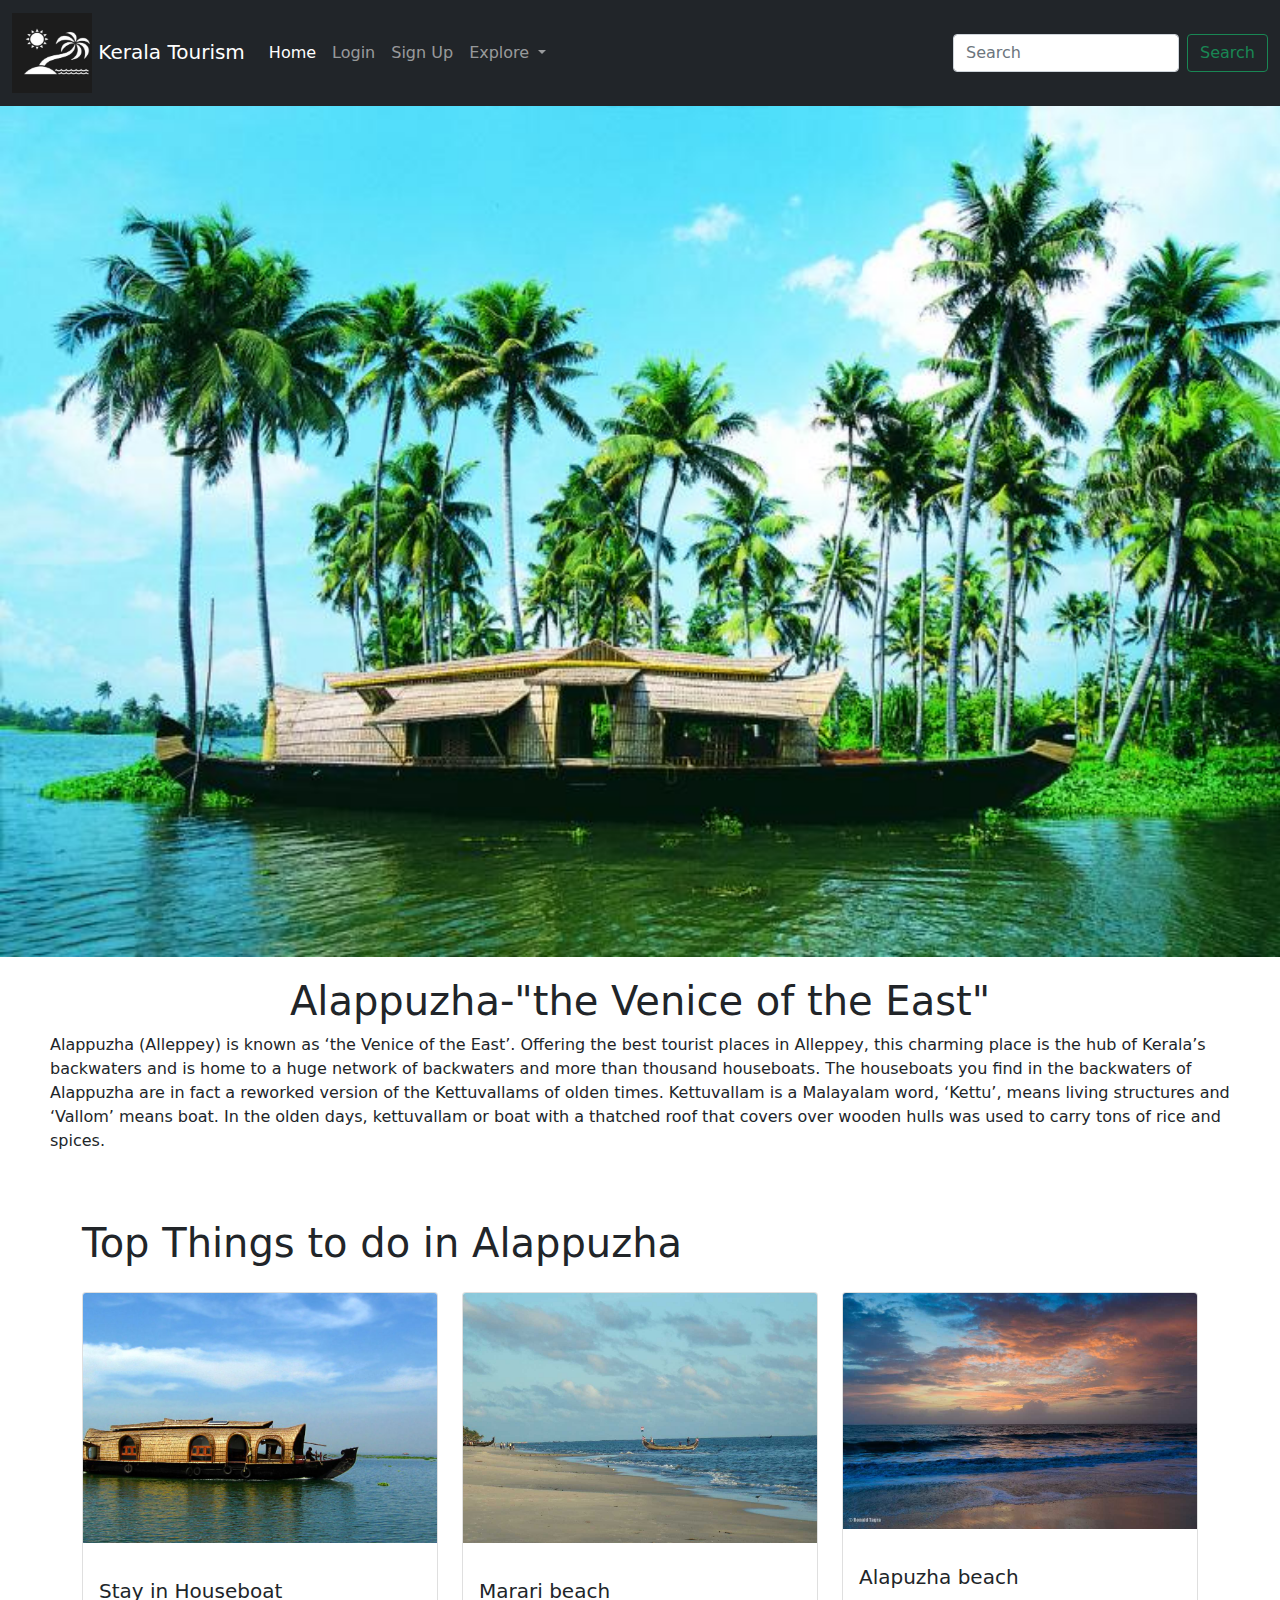
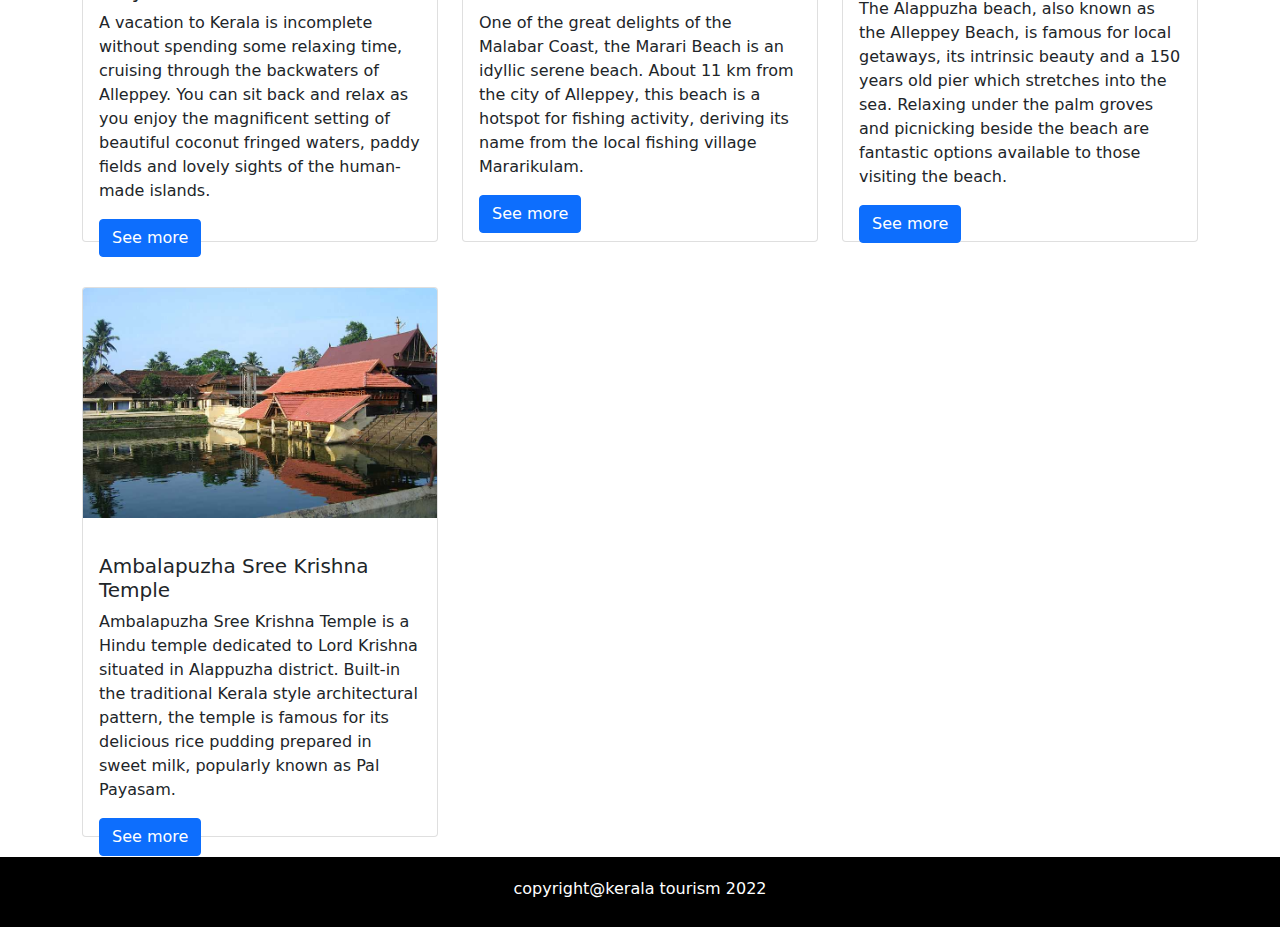
==== alappuzha.html @ 1385c90e "Initial commit" ====
<!DOCTYPE html>
<html lang="en">
<head>
    <meta charset="UTF-8">
    <meta http-equiv="X-UA-Compatible" content="IE=edge">
    <meta name="viewport" content="width=device-width, initial-scale=1.0">
    <link rel="stylesheet" href="./css/style.css">
    <script src="https://cdn.jsdelivr.net/npm/@popperjs/core@2.10.2/dist/umd/popper.min.js" integrity="sha384-7+zCNj/IqJ95wo16oMtfsKbZ9ccEh31eOz1HGyDuCQ6wgnyJNSYdrPa03rtR1zdB" crossorigin="anonymous"></script>
<script src="https://cdn.jsdelivr.net/npm/bootstrap@5.1.3/dist/js/bootstrap.min.js" integrity="sha384-QJHtvGhmr9XOIpI6YVutG+2QOK9T+ZnN4kzFN1RtK3zEFEIsxhlmWl5/YESvpZ13" crossorigin="anonymous"></script>
    <link rel="stylesheet" href="./css/bootstrap.min.css">
 
   
    <title>Alappuzha</title>
</head>
<body>
    <!-- header -->
    <nav class="navbar navbar-expand-lg navbar-dark bg-dark">
        <div class="container-fluid">
          <a class="navbar-brand" href="./index.html">
            <img src="./images/black and white logo.png" alt="" width="80" height="80">
            Kerala  Tourism</a>
          <button class="navbar-toggler" type="button" data-bs-toggle="collapse" data-bs-target="#navbarSupportedContent" aria-controls="navbarSupportedContent" aria-expanded="false" aria-label="Toggle navigation">
            <span class="navbar-toggler-icon"></span>
          </button>
          <div class="collapse navbar-collapse" id="navbarSupportedContent">
            <ul class="navbar-nav me-auto mb-2 mb-lg-0">
              <li class="nav-item">
                <a class="nav-link active" aria-current="page" href="#">Home</a>
              </li>
              <li class="nav-item">
                <a class="nav-link" href="./login.html">Login</a>
              </li>
              <li class="nav-item">
                <a class="nav-link" href="./signup.html">Sign Up</a>
              </li>
              <li class="nav-item dropdown">
                <a class="nav-link dropdown-toggle" href="#" id="navbarDropdown" role="button" data-bs-toggle="dropdown" aria-expanded="false">
                  Explore
                </a>
                <ul class="dropdown-menu" aria-labelledby="navbarDropdown">
                    <li><a class="dropdown-item" href="./alappuzha.html">Alappuzha</a></li>
                    <li><a class="dropdown-item" href="./ernakulam.html">Ernakulam</a></li>
                    <li><a class="dropdown-item" href="./idukki.html">Idukki</a></li>
                    <li><a class="dropdown-item" href="./kannur.html">Kannur</a></li>
                    <li><a class="dropdown-item" href="./kasarkod.html">Kasaragod</a></li>
                    <li><a class="dropdown-item" href="#">Kollam</a></li>
                    <li><a class="dropdown-item" href="#">Kottayam</a></li>
                    <li><a class="dropdown-item" href="#">Kozhikode</a></li>
                    <li><a class="dropdown-item" href="#">Malappuram</a></li>
                    <li><a class="dropdown-item" href="#">Palakkad</a></li>
                    <li><a class="dropdown-item" href="#">Pathanamthitta</a></li>
                    <li><a class="dropdown-item" href="#">Thiruvananthapuram</a></li>
                    <li><a class="dropdown-item" href="#">Thrissur</a></li>
                    <li><a class="dropdown-item" href="#">Wayanad</a></li>
                  <li><a class="dropdown-item" href="#">Need a place to stay?</a></li>
                </ul>
              </li>
             
            </ul>
            <form class="d-flex">
              <input class="form-control me-2" type="search" placeholder="Search" aria-label="Search">
              <button class="btn btn-outline-success" type="submit">Search</button>
            </form>
          </div>
        </div>
      </nav>
      <!-- header -->
      <!-- banner -->
      
      
      <div class="banner">
        <img src="./images/alapuzha final banner.jpg" width="100%">
    </div>
 <!-- banner -->
      <!-- district content -->
      <div class="district">
        <h1>Alappuzha-"the Venice of the East"</h1>
        <p>Alappuzha (Alleppey) is known as ‘the Venice of the East’. Offering the best tourist places in Alleppey, this charming place is the hub of Kerala’s backwaters and is home to a huge network of backwaters and more than thousand houseboats. The houseboats you find in the backwaters of Alappuzha are in fact a reworked version of the Kettuvallams of olden times. Kettuvallam is a Malayalam word, ‘Kettu’, means living structures and ‘Vallom’ means boat. In the olden days, kettuvallam or boat with a thatched roof that covers over wooden hulls was used to carry tons of rice and spices. </p>
      </div>
      
      <!-- district content -->
      <!-- content -->
      <div class="container col-lg-12">
          <h1>Top Things to do in Alappuzha</h1>
        <div class="row" style="margin-top:25px">
            <div class="col-sm-4">
              <div class="card">
                <img src="./images/houseboat.jpg" class="card-img-top" alt="..." height="250px">
                <div class="card-body">
                  <h5 class="card-title">Stay in Houseboat</h5>
                  <p class="card-text">A vacation to Kerala is incomplete without spending some relaxing time, cruising through the backwaters of Alleppey. You can sit back and relax as you enjoy the magnificent setting of beautiful coconut fringed waters, paddy fields and lovely sights of the human-made islands.</p>
                  <a href="#" class="btn btn-primary">See more</a>
                </div>
              </div>
            </div>
            <div class="col-sm-4">
              <div class="card">
                <img src="./images/marari beach.jpg" class="card-img-top" alt="..." height="250px">
                <div class="card-body">
                  <h5 class="card-title">Marari beach</h5>
                  <p class="card-text">One of the great delights of the Malabar Coast, the Marari Beach is an idyllic serene beach. About 11 km from the city of Alleppey, this beach is a hotspot for fishing activity, deriving its name from the local fishing village Mararikulam.</p>
                  <a href="#" class="btn btn-primary">See more</a>
                </div>
              </div>
            </div>
            <div class="col-sm-4">
                <div class="card" >
                  <img src="./images/alapuzha beach.jpg" class="card-img-top" alt="... " height="250px">
                  <div class="card-body">
                    <h5 class="card-title">Alapuzha beach</h5>
                    <p class="card-text">The Alappuzha beach, also known as the Alleppey Beach, is famous for local getaways, its intrinsic beauty and a 150 years old pier which stretches into the sea. Relaxing under the palm groves and picnicking beside the beach are fantastic options available to those visiting the beach.</p>
                    <a href="#" class="btn btn-primary">See more</a>
                  </div>
                </div>
              </div>
          </div>

          <div class="row" style="margin-top:25px">
            <div class="col-sm-4">
              <div class="card">
                <img src="./images/ambalappuzha temple.jpg" class="card-img-top" alt="... " height="250px">
                <div class="card-body">
                  <h5 class="card-title">Ambalapuzha Sree Krishna Temple</h5>
                  <p class="card-text">Ambalapuzha Sree Krishna Temple is a Hindu temple dedicated to Lord Krishna situated in Alappuzha district. Built-in the traditional Kerala style architectural pattern, the temple is famous for its delicious rice pudding prepared in sweet milk, popularly known as Pal Payasam.</p>
                  <a href="#" class="btn btn-primary">See more</a>
                </div>
              </div>
            </div>
           </div>
      </div>
      <!-- content -->
      <!-- footer -->
      <div class="footer" >
       <p>copyright@kerala tourism 2022</p>
      </div>
      <!-- footer -->
</body>
</html>
---- css/style.css ----
*{
    margin: 0;
    padding: 0;
}
.myMargin{
    margin: 25px;
}
.footer
{
    height: 70px;
    background-color: black;
    color: white;
   
}
.footer p{
    text-align: center;
    padding-top: 20px;
}
.login-content
{
    background-image: url("../images/f.jpg");
    background-size:cover;
    background-repeat:no-repeat;
    
   
    display: grid;
    place-items: center;

}.loginForm{
   
    background-color: white;
    opacity: 0.55;
    padding: 10px;
    margin-top: 40px;
   margin-bottom: 50px;


}
.loginForm h4{
    text-align:center;
}
.signUpForm{
    margin-left: 150px;
    background-color: white;
    opacity: 0.55;
    padding: 10px;
    height:550px;
}
.signUpForm h4{
    text-align:center;
}
.container{
    padding-top: 30px;
}
.card{
    height: 550px;
    margin-bottom: 20px;;
}
.card-body
{
    margin-top: 20px;
}
.district{
    padding-top: 20px;
    padding-left: 50px;
    padding-right: 50px;
    padding-bottom: 20px;
}
.district h1{
    text-align: center;
}
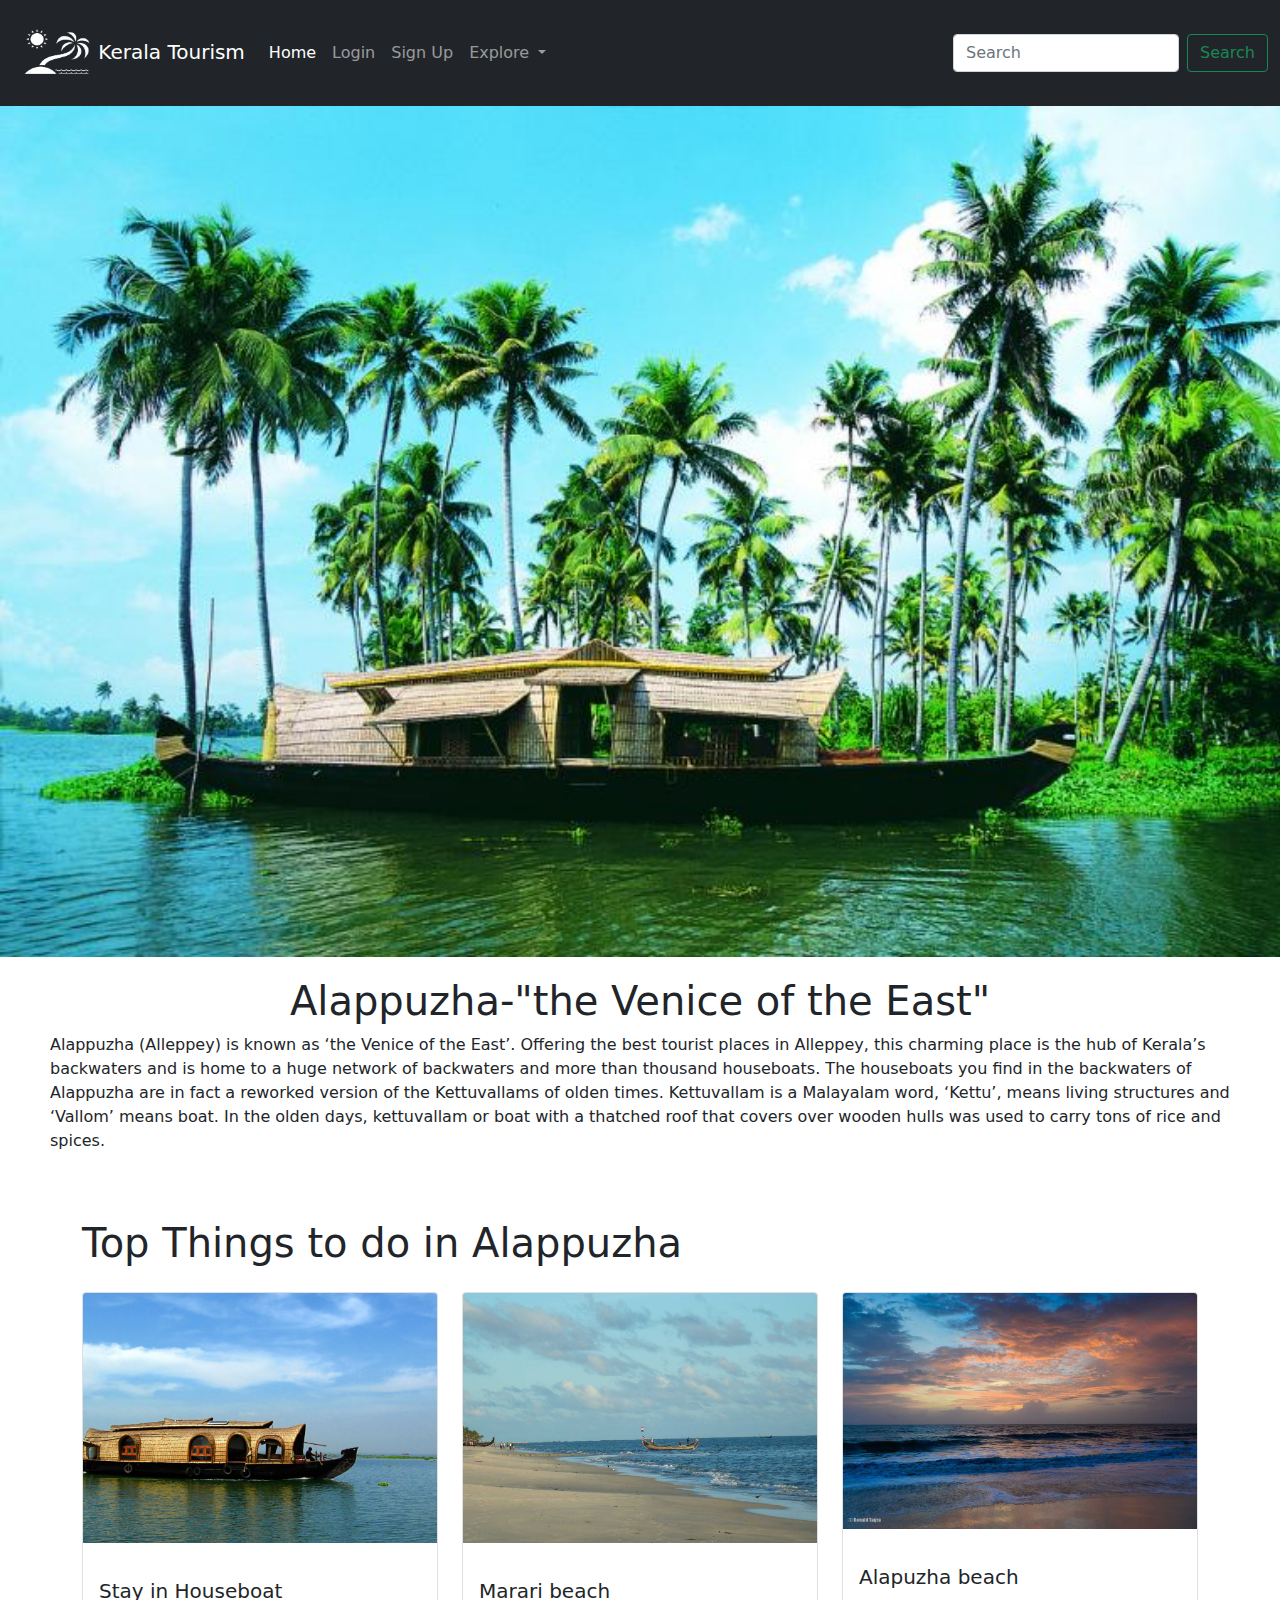
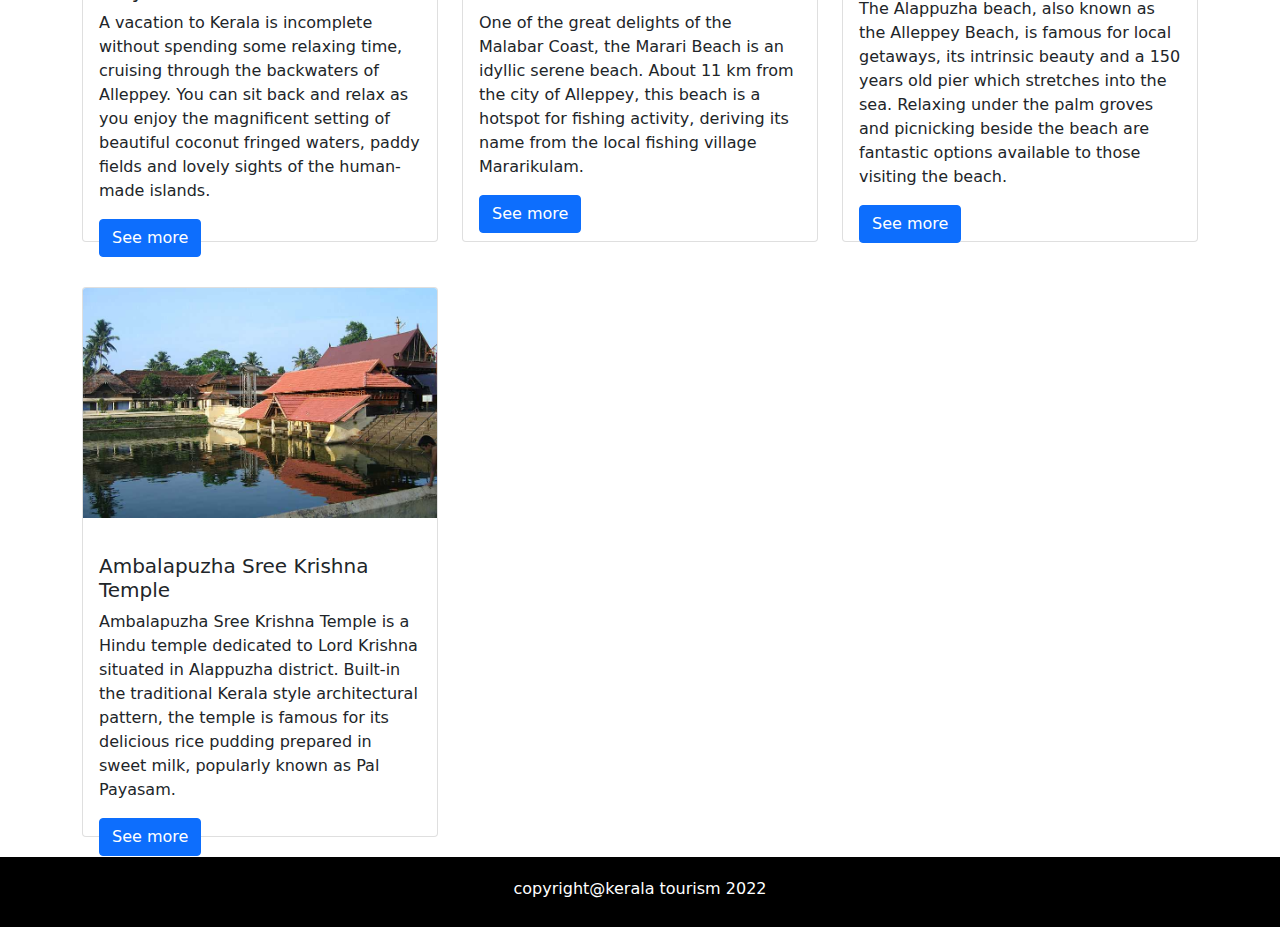
==== commit 3a64cdd2: "validation added" ====
--- a/alappuzha.html
+++ b/alappuzha.html
@@ -17,7 +17,7 @@
     <nav class="navbar navbar-expand-lg navbar-dark bg-dark">
         <div class="container-fluid">
           <a class="navbar-brand" href="./index.html">
-            <img src="./images/black and white logo.png" alt="" width="80" height="80">
+            <img src="./images/transparent logo.png" alt="" width="80" height="80">
             Kerala  Tourism</a>
           <button class="navbar-toggler" type="button" data-bs-toggle="collapse" data-bs-target="#navbarSupportedContent" aria-controls="navbarSupportedContent" aria-expanded="false" aria-label="Toggle navigation">
             <span class="navbar-toggler-icon"></span>
--- a/css/style.css
+++ b/css/style.css
@@ -17,34 +17,70 @@
     padding-top: 20px;
 }
 .login-content
-{
-    background-image: url("../images/f.jpg");
+ {
+    background-image: url("../images/f.jpg"); 
     background-size:cover;
     background-repeat:no-repeat;
-    
+    /* background-attachment: fixed; */
    
     display: grid;
     place-items: center;
 
 }.loginForm{
    
-    background-color: white;
-    opacity: 0.55;
+    background-color:black;
+    opacity: 0.6;
     padding: 10px;
     margin-top: 40px;
    margin-bottom: 50px;
+   color:white;
+   
 
 
 }
 .loginForm h4{
     text-align:center;
 }
+#loginform{
+box-shadow: rgba(0, 0, 0, 0.25) 0px 14px 28px, rgba(0, 0, 0, 0.22) 0px 10px 10px;
+
+}
+.fa {
+    padding: 20px;
+    font-size: 30px;
+    width: 50px;
+    text-align: center;
+    text-decoration: none;
+    margin: 5px 2px;
+  }
+  
+  .fa:hover {
+      opacity: 0.7;
+      color:white
+  }
+  
+  .fa-facebook {
+    background:darkblue;
+    color: white;
+    width:130px;
+    height: 50px;
+    z-index: 999;
+  }
+ 
+  
+  .fa-google {
+    background-color: red;
+    color: white;
+    width: 130px;
+    height: 50px;
+    z-index: 999;
+  }
 .signUpForm{
     margin-left: 150px;
     background-color: white;
     opacity: 0.55;
     padding: 10px;
-    height:550px;
+    height:1000px;
 }
 .signUpForm h4{
     text-align:center;
@@ -69,3 +105,23 @@
 .district h1{
     text-align: center;
 }
+.displaybadge{
+    margin-top: 5%; 
+    display: none; 
+    text-align :center;
+}
+#alerterror{
+    display: none;
+}
+.carouselImage img{
+    width: auto;
+    height: 553px;
+    max-height: 553px;
+}
+@media only screen and (max-device-width: 768px) {
+    .carouselImage img{
+        width: auto;
+        height: 300px;
+        max-height: 300px;;
+    }
+ }
